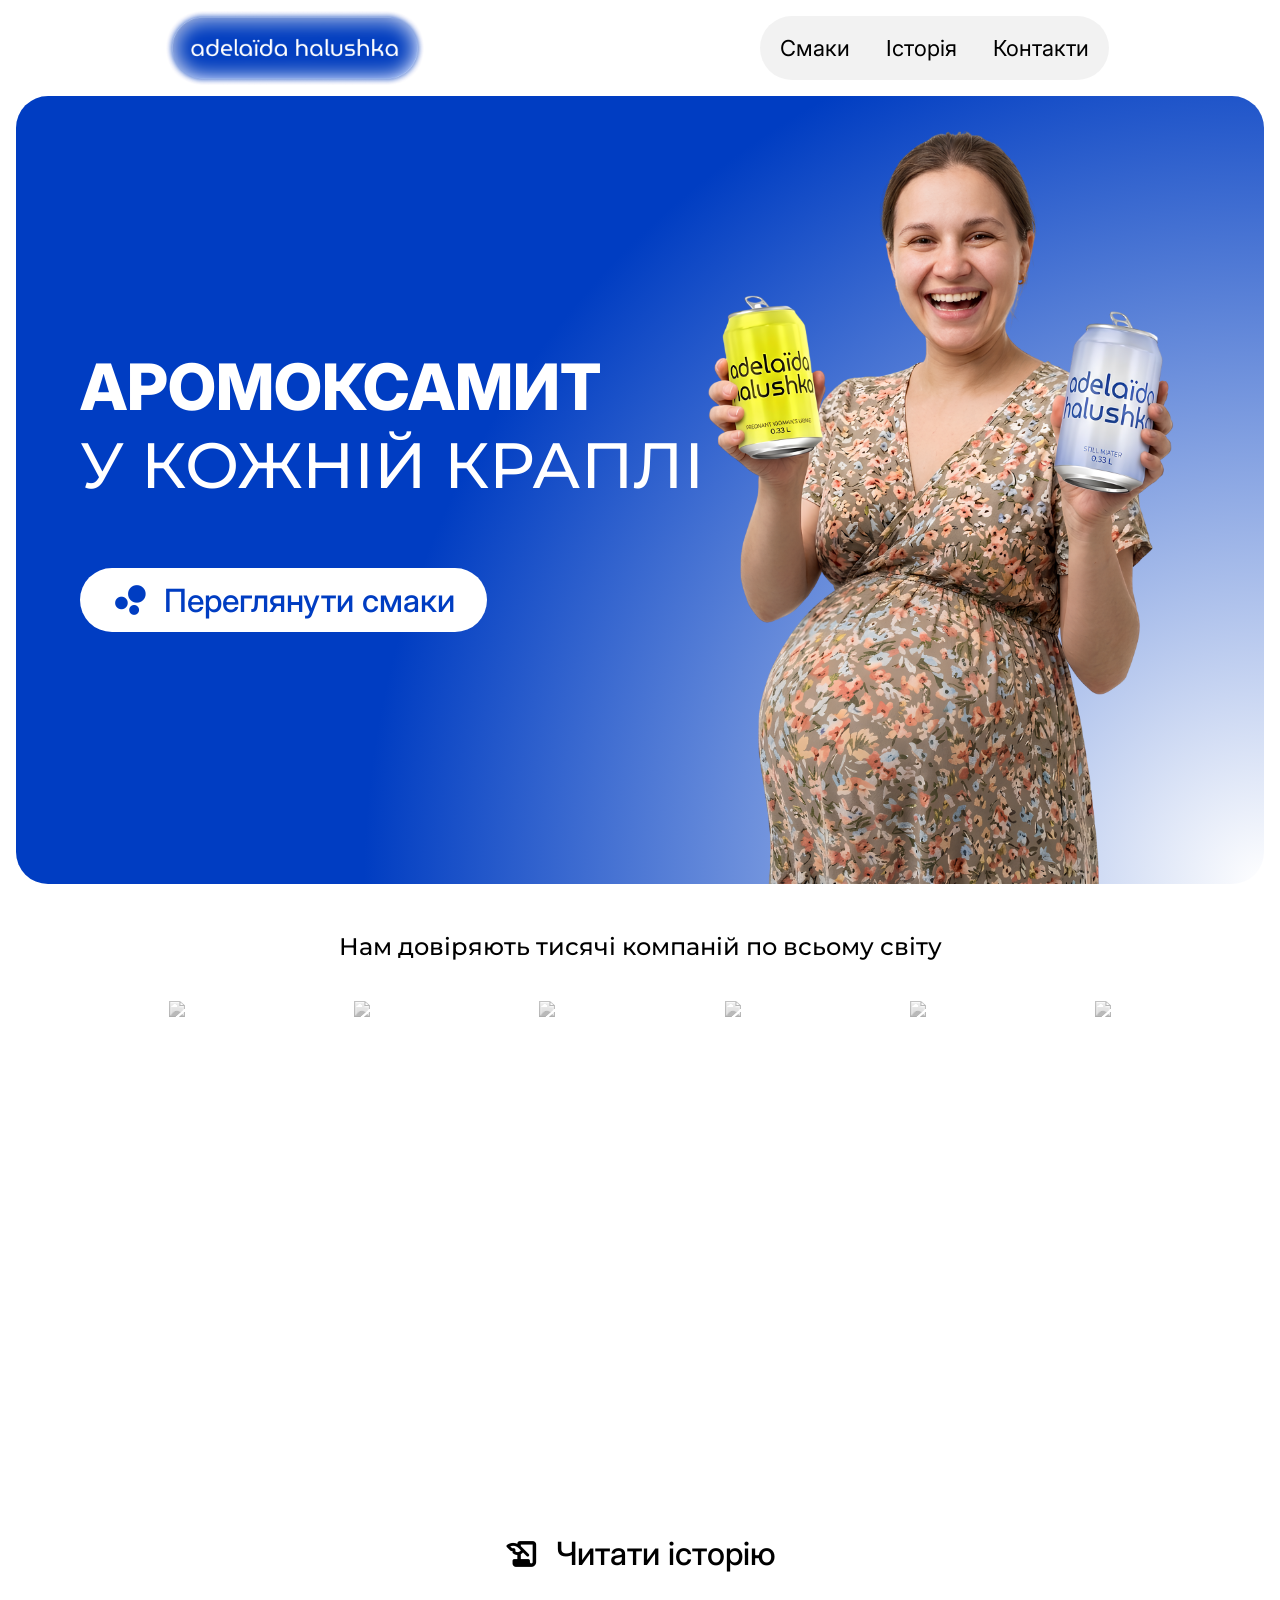
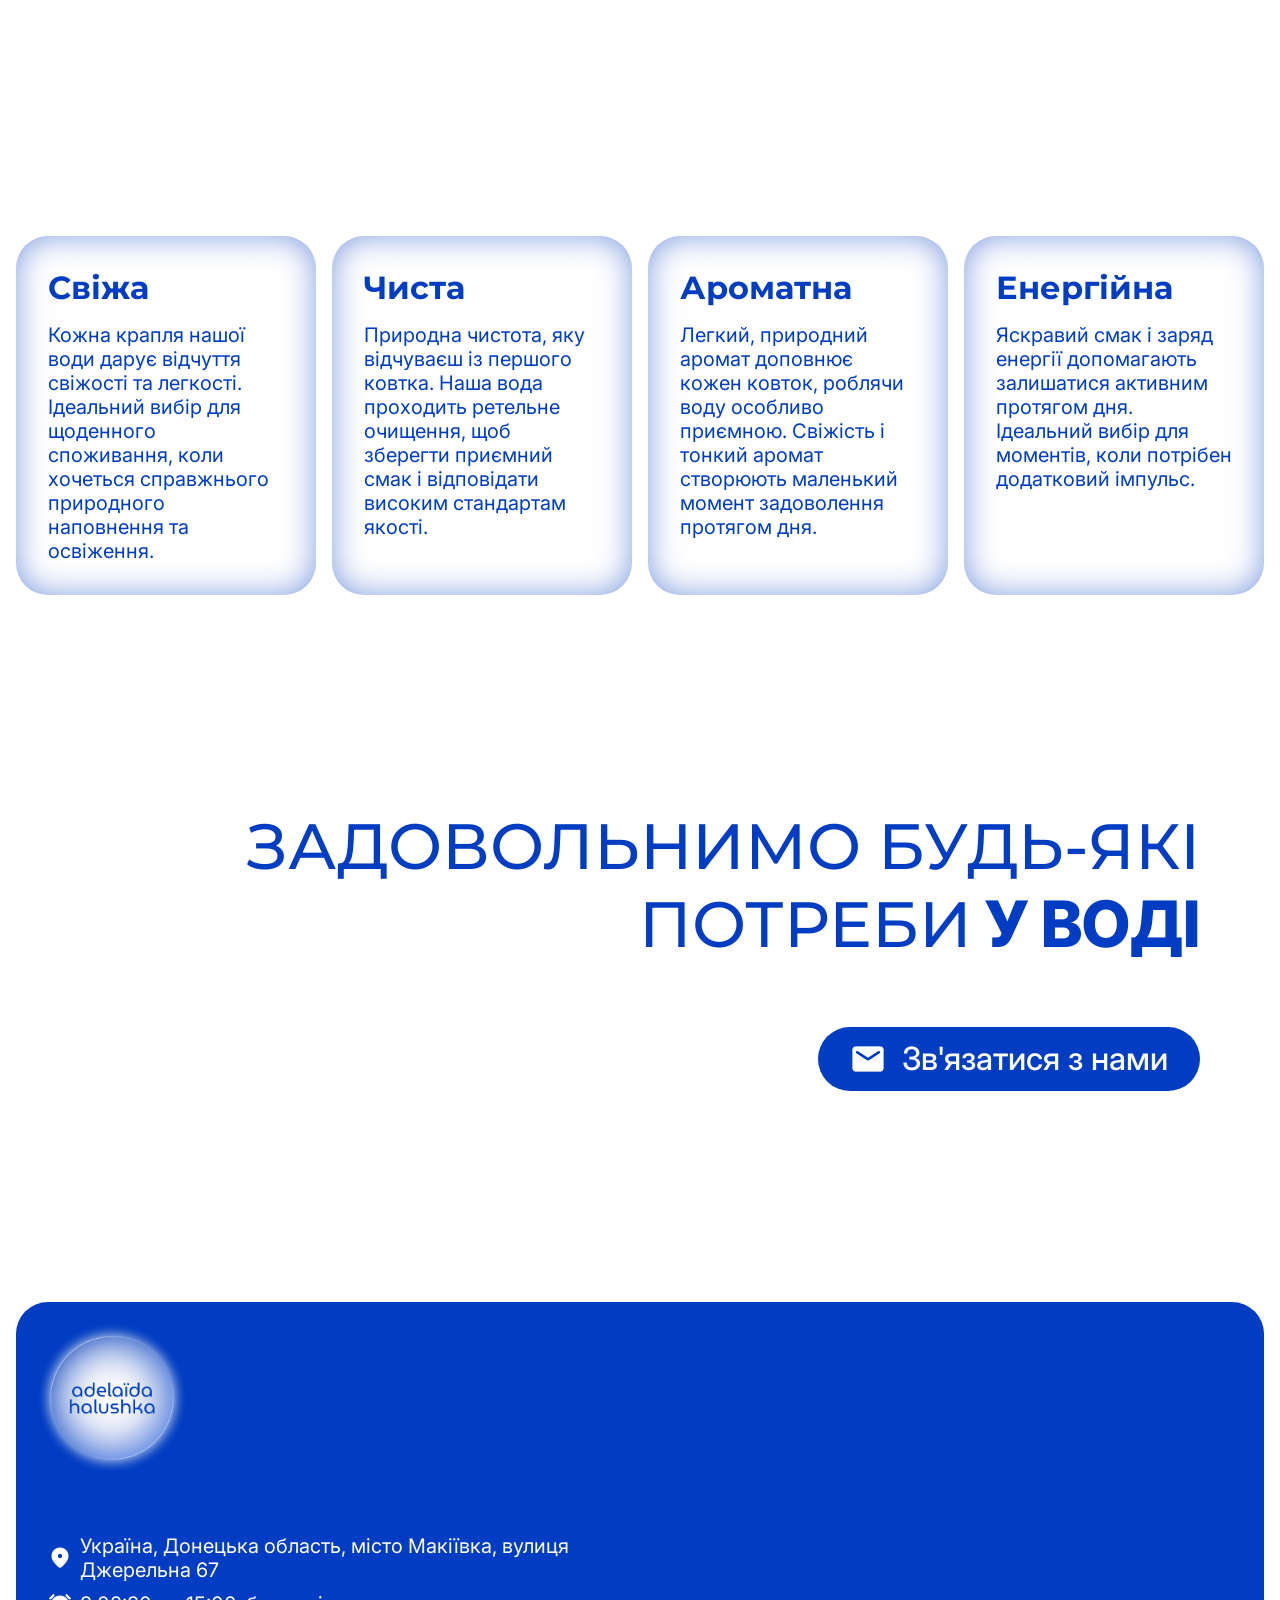
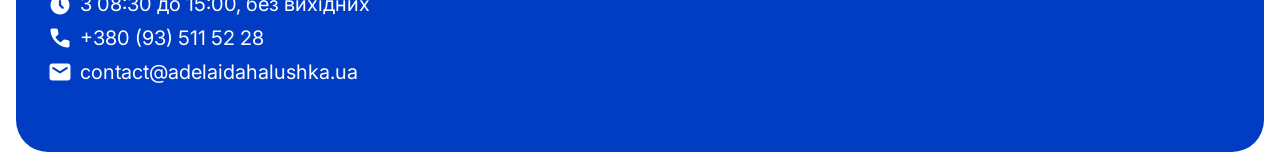
==== index.html @ 5dbeb17d "Add files via upload" ====
<!doctype html>
<html lang="en">
  <head>
    <meta charset="UTF-8" />
    <meta name="viewport" content="width=device-width, initial-scale=1.0" />
    <link
      rel="stylesheet"
      href="https://fonts.googleapis.com/css2?family=Material+Symbols+Rounded:opsz,wght,FILL,GRAD@20..48,100..700,0..1,-50..200"
    />
    <link rel="stylesheet" href="style.css" />
    <title>Adelaida Halushka</title>
  </head>
  <body>
    <header>
      <a href="/">
        <img src="./pictures/logo-wide.png" />
      </a>

      <nav>
        <a href="./flavors.html">Смаки</a>
        <a href="./story.html">Історія</a>
        <a href="./contact.html">Контакти</a>
      </nav>
    </header>

    <main>
      <section class="hero">
        <h1>
          <b>Аромоксамит</b><br />
          у кожній краплі
        </h1>

        <img class="pregnant" src="pictures/pregnant.png" />

        <a href="/flavors.html">
          <span class="material-symbols-rounded">bubble_chart</span>
          Переглянути смаки
        </a>
      </section>

      <div class="partners">
        <h2>Нам довіряють тисячі компаній по всьому світу</h2>
        <div class="logos">
          <img
            src="https://cdn.brandfetch.io/id0nhMfXTt/theme/dark/idxpVYsItL.svg?c=1dxbfHSJFAPEGdCLU4o5B"
          />
          <img src="https://015.org.ua/wp-content/uploads/2023/09/rcpod.png" />
          <img
            src="https://cdn.brandfetch.io/id20mQyGeY/theme/dark/symbol.svg?c=1dxbfHSJFAPEGdCLU4o5B"
          />
          <img
            src="https://cdn.brandfetch.io/id2S-kXbuK/theme/dark/symbol.svg?c=1dxbfHSJFAPEGdCLU4o5B"
          />
          <img
            src="https://upload.wikimedia.org/wikipedia/commons/c/c0/Badge_of_the_Israeli_Defense_Forces_2022_version.svg"
          />
          <img
            src="https://cdn.brandfetch.io/id6O2oGzv-/theme/dark/symbol.svg?c=1dxbfHSJFAPEGdCLU4o5B"
          />
        </div>
      </div>

      <section class="history">
        <h1>історія <b>нескореного</b> джерельця</h1>
        <a href="/story.html">
          <span class="material-symbols-rounded">history_edu</span>
          Читати історію
        </a>
      </section>

      <div class="features">
        <div class="feature">
          <h3>Свіжа</h3>
          <span>
            Кожна крапля нашої води дарує відчуття свіжості та легкості.
            Ідеальний вибір для щоденного споживання, коли хочеться справжнього
            природного наповнення та освіження.
          </span>
        </div>
        <div class="feature">
          <h3>Чиста</h3>
          <span>
            Природна чистота, яку відчуваєш із першого ковтка. Наша вода
            проходить ретельне очищення, щоб зберегти приємний смак і
            відповідати високим стандартам якості.
          </span>
        </div>
        <div class="feature">
          <h3>Ароматна</h3>
          <span>
            Легкий, природний аромат доповнює кожен ковток, роблячи воду
            особливо приємною. Свіжість і тонкий аромат створюють маленький
            момент задоволення протягом дня.
          </span>
        </div>
        <div class="feature">
          <h3>Енергійна</h3>
          <span>
            Яскравий смак і заряд енергії допомагають залишатися активним
            протягом дня. Ідеальний вибір для моментів, коли потрібен додатковий
            імпульс.
          </span>
        </div>
      </div>

      <section class="contact">
        <h1>Задовольнимо будь-які<br />потреби<b> у воді</b></h1>
        <a href="/contact.html">
          <span class="material-symbols-rounded">mail</span> Зв'язатися з нами
        </a>
      </section>
    </main>

    <footer>
      <div class="content">
        <img src="pictures/logo.png" />
        <div>
          <span class="item">
            <span class="material-symbols-rounded">place</span>
            Україна, Донецька область, місто Макіївка, вулиця Джерельна 67
          </span>
          <span class="item">
            <span class="material-symbols-rounded">alarm</span>
            З 08:30 до 15:00, без вихідних
          </span>
          <a href="tel:+380935115228" class="item">
            <span class="material-symbols-rounded">phone</span>
            +380 (93) 511 52 28
          </a>
          <a href="mailto:contact@adelaida.ua" class="item">
            <span class="material-symbols-rounded">mail</span>
            contact@adelaidahalushka.ua
          </a>
        </div>
        <span
          >«Аделаїда Галушка Корпорейшн» 1939 — 2026. Всі права захищено.</span
        >
      </div>

      <iframe
        src="https://www.google.com/maps/embed?pb=!1m18!1m12!1m3!1d23684.98657511773!2d29.88468988594985!3d46.25389544408264!2m3!1f0!2f0!3f0!3m2!1i1024!2i768!4f13.1!3m3!1m2!1s0x40c80d003ec36099%3A0xee7cecc94fa9ce61!2z0JzQsNC60LXQtdCy0YHQutC40Lkg0YDQvtC00L3QuNGH0L7Qug!5e0!3m2!1suk!2sua!4v1788976574482!5m2!1suk!2sua"
        style="border: 0"
        allowfullscreen=""
        loading="lazy"
        referrerpolicy="strict-origin-when-cross-origin"
        class="map"
      ></iframe>
    </footer>
  </body>
</html>
---- style.css ----
@import url("https://fonts.googleapis.com/css2?family=Inter:ital,opsz,wght@0,14..32,100..900;1,14..32,100..900&family=Montserrat:ital,wght@0,100..900;1,100..900&display=swap");

* {
  font-family: Inter;
  box-sizing: border-box;
}

.material-symbols-rounded {
  font-variation-settings:
    "FILL" 1,
    "wght" 600;
}

body {
  margin: 0;
  min-height: 100dvh;
  overflow-x: hidden;
}

header {
  position: sticky;
  top: 0;
  height: 96px;
  display: flex;
  justify-content: space-around;
  z-index: 100000;
}

header a img {
  height: 96px;
}

header nav {
  height: 64px;
  margin: 16px;
  padding: 4px;
  border-radius: 676767px;
  backdrop-filter: blur(32px);
  background: #e5e5e580;
  display: flex;
  gap: 4px;
}

header nav a {
  border-radius: 676767px;
  display: flex;
  align-items: center;
  padding: 0 16px;
  font-size: 22px;
  cursor: pointer;
  transition-duration: 0.2s;
  color: black;
  text-decoration: none;
  font-weight: 400;
}

header nav a:hover {
  background: #0000001a;
}

header nav a[data-active="true"] {
  background: #00000026;
}

h1 {
  font-family: Montserrat;
  text-transform: uppercase;
  font-size: 64px;
  font-weight: 500;
  margin: 0;
}

h1 b {
  font-weight: 800;
}

section h1 {
  color: white;
}

section a {
  width: fit-content;
  height: 64px;
  padding: 0 32px;
  border-radius: 32px;
  background: white;
  display: flex;
  align-items: center;
  gap: 16px;
  font-size: 32px;
  font-weight: 500;
  transition-duration: 0.2s;
  text-decoration: none;
}

section a:hover {
  opacity: 80%;
}

section a .material-symbols-rounded {
  font-size: 36px;
}

.hero {
  display: flex;
  flex-direction: column;
  justify-content: center;
  height: calc(100vh - 112px);
  padding: 64px;
  background: radial-gradient(
    circle at right bottom,
    #ffffff 0%,
    #003dc2 100vh
  );
  background-size: cover;
  gap: 64px;
  border-radius: 32px;
  margin: 16px;
  margin-top: 0;
}

.hero .pregnant {
  position: absolute;
  height: 90%;
  right: 64px;
  bottom: 16px;
}

.hero a {
  color: #003dc2;
}

.partners {
  width: 100%;
  padding: 32px 0;
  display: flex;
  flex-direction: column;
  align-items: center;
  gap: 40px;
}

.partners h2 {
  font-family: Montserrat;
  font-size: x-large;
  font-weight: 500;
  margin: 0;
}

.partners .logos {
  width: 100%;
  display: flex;
  justify-content: space-evenly;
}

.partners .logos img {
  height: 96px;
  filter: grayscale(1) opacity(0.65);
  transition-duration: 0.2s;
}

.partners .logos img:hover {
  filter: none;
}

.history {
  display: flex;
  flex-direction: column;
  align-items: center;
  justify-content: center;
  height: 75vh;
  background: url(https://images.unsplash.com/photo-1468657988500-aca2be09f4c6);
  background-size: cover;
  gap: 64px;
  border-radius: 32px;
  margin: 16px;
}

.history a {
  color: black;
}

.contact {
  display: flex;
  flex-direction: column;
  align-items: end;
  padding: 64px;
  justify-content: center;
  text-align: right;
  height: 75vh;
  background: url(https://images.unsplash.com/photo-1536514498073-50e69d39c6cf);
  background-size: cover;
  gap: 64px;
  border-radius: 32px;
  margin: 16px;
}

.contact h1 {
  color: #003dc2;
}

.contact a {
  background: #003dc2;
  color: white;
}

.features {
  display: grid;
  grid-template-columns: repeat(4, 1fr);
  padding: 0 16px;
  gap: 16px;
}

.feature {
  position: relative;
  display: flex;
  flex-direction: column;
  gap: 16px;
  padding: 32px;
  border-radius: 32px;
  font-size: 20px;
  box-shadow: inset 0 0 32px #003dc280;
  text-shadow: 0 0 16px white;
  color: #003dc2;
}

.feature h3 {
  font-family: Montserrat;
  margin: 0;
  font-size: 32px;
  font-weight: 700;
}

.flavors-hero {
  height: calc(100vh - 80px);
  background: linear-gradient(
    0deg,
    rgba(0, 61, 194, 1) 0%,
    rgba(255, 255, 255, 1) 75%
  );
  display: flex;
  flex-direction: column;
  align-items: center;
  justify-content: end;
  overflow: hidden;
}

.flavors-hero h1 {
  font-size: 64px;
  color: #003dc2;
  text-align: center;
}

.flavors-hero img {
  width: 60%;
  transform: translateY(30%);
}

.flavor {
  height: 100vh;
  overflow: hidden;
  display: flex;
  justify-content: space-between;
  padding: 96px;
}

.flavor .text {
  display: flex;
  flex-direction: column;
  justify-content: space-between;
}

.flavor .text .number {
  font-family: Montserrat;
  font-size: 128px;
  font-weight: 700;
}

.flavor .text .description {
  display: flex;
  flex-direction: column;
}

.flavor .text .description h3 {
  font-family: Montserrat;
  margin: 0;
  font-size: 96px;
  font-weight: 300;
}

.flavor .text .description h3 b {
  font-weight: 600;
}

.flavor .text .description p {
  margin: 0 8px;
  font-size: 32px;
  opacity: 75%;
}

.flavor .text .description a {
  color: inherit;
  font-size: 24px;
  border: 2px solid color-mix(currentColor 25%, transparent);
  border-radius: 676767px;
  text-decoration: none;
  margin: 8px;
  margin-top: 32px;
  width: fit-content;
  padding: 8px 16px;
  background: none;
  transition-duration: 0.2s;
}

.flavor .text .description a:hover {
  border-color: currentColor;
}

.flavor img {
  height: 120%;
  transform: translateY(15%);
}

.flavor:nth-child(odd) {
  flex-direction: row-reverse;
  text-align: right;
}

.flavor:nth-child(odd) .text .description {
  align-items: end;
}

.flavor.still {
  color: #003dc2;
}

.flavor.sparkling {
  background: #003dc2;
  color: white;
}

.flavor.energy {
  background: black;
  color: white;
}

.story-page {
  padding: 16px;
  display: flex;
  flex-direction: column;
  align-items: center;
  gap: 32px;
  color: #003dc2;
}

.story-page .story {
  display: grid;
  grid-template-columns: repeat(2, 1fr);
  gap: 32px;
  width: 70%;
}

.story-page .story span {
  font-size: 28px;
}

.story-page .story span:nth-child(odd) {
  text-align: right;
}

.story-page .story img {
  width: 100%;
  border-radius: 32px;
}

.contact-page {
  padding: 16px;
  display: flex;
  flex-direction: column;
  align-items: center;
  gap: 16px;
  color: #003dc2;
}

.contact-page form {
  padding: 16px;
  width: 900px;
  display: flex;
  flex-direction: column;
  gap: 16px;
  color: black;
}

.contact-page form label {
  display: flex;
  flex-direction: column;
  gap: 8px;
  font-size: 24px;
}

.contact-page form input,
.contact-page form select,
.contact-page form textarea {
  height: 64px;
  font-size: 24px;
  border-radius: 32px;
  border: none;
  resize: vertical;
  background: #003dc226;
  padding: 16px;
}

.contact-page form input:focus .contact-page form select:focus,
.contact-page form textarea:focus {
  outline: 3px solid #003dc2;
}

.contact-page form button {
  background: #003dc2;
  border: none;
  font-size: 24px;
  height: 64px;
  border-radius: 32px;
  color: white;
  font-weight: 500;
  cursor: pointer;
}

footer {
  height: 50vh;
  margin: 16px;
  border-radius: 32px;
  font-size: 20px;
  overflow: hidden;
  background: #003dc2;
  color: white;
  display: flex;
}

footer .content {
  width: 50%;
  display: flex;
  flex-direction: column;
  justify-content: space-between;
  gap: 8px;
}

footer .content img {
  height: 192px;
  width: fit-content;
}

footer .content div {
  display: flex;
  flex-direction: column;
  gap: 10px;
  padding: 32px;
}

footer .content div .item {
  display: flex;
  align-items: center;
  gap: 8px;
}

footer .content a {
  text-decoration: none;
  color: white;
}

footer .content > span {
  padding: 32px;
  opacity: 75%;
}

footer .map {
  width: 50%;
  margin: 0 !important;
}
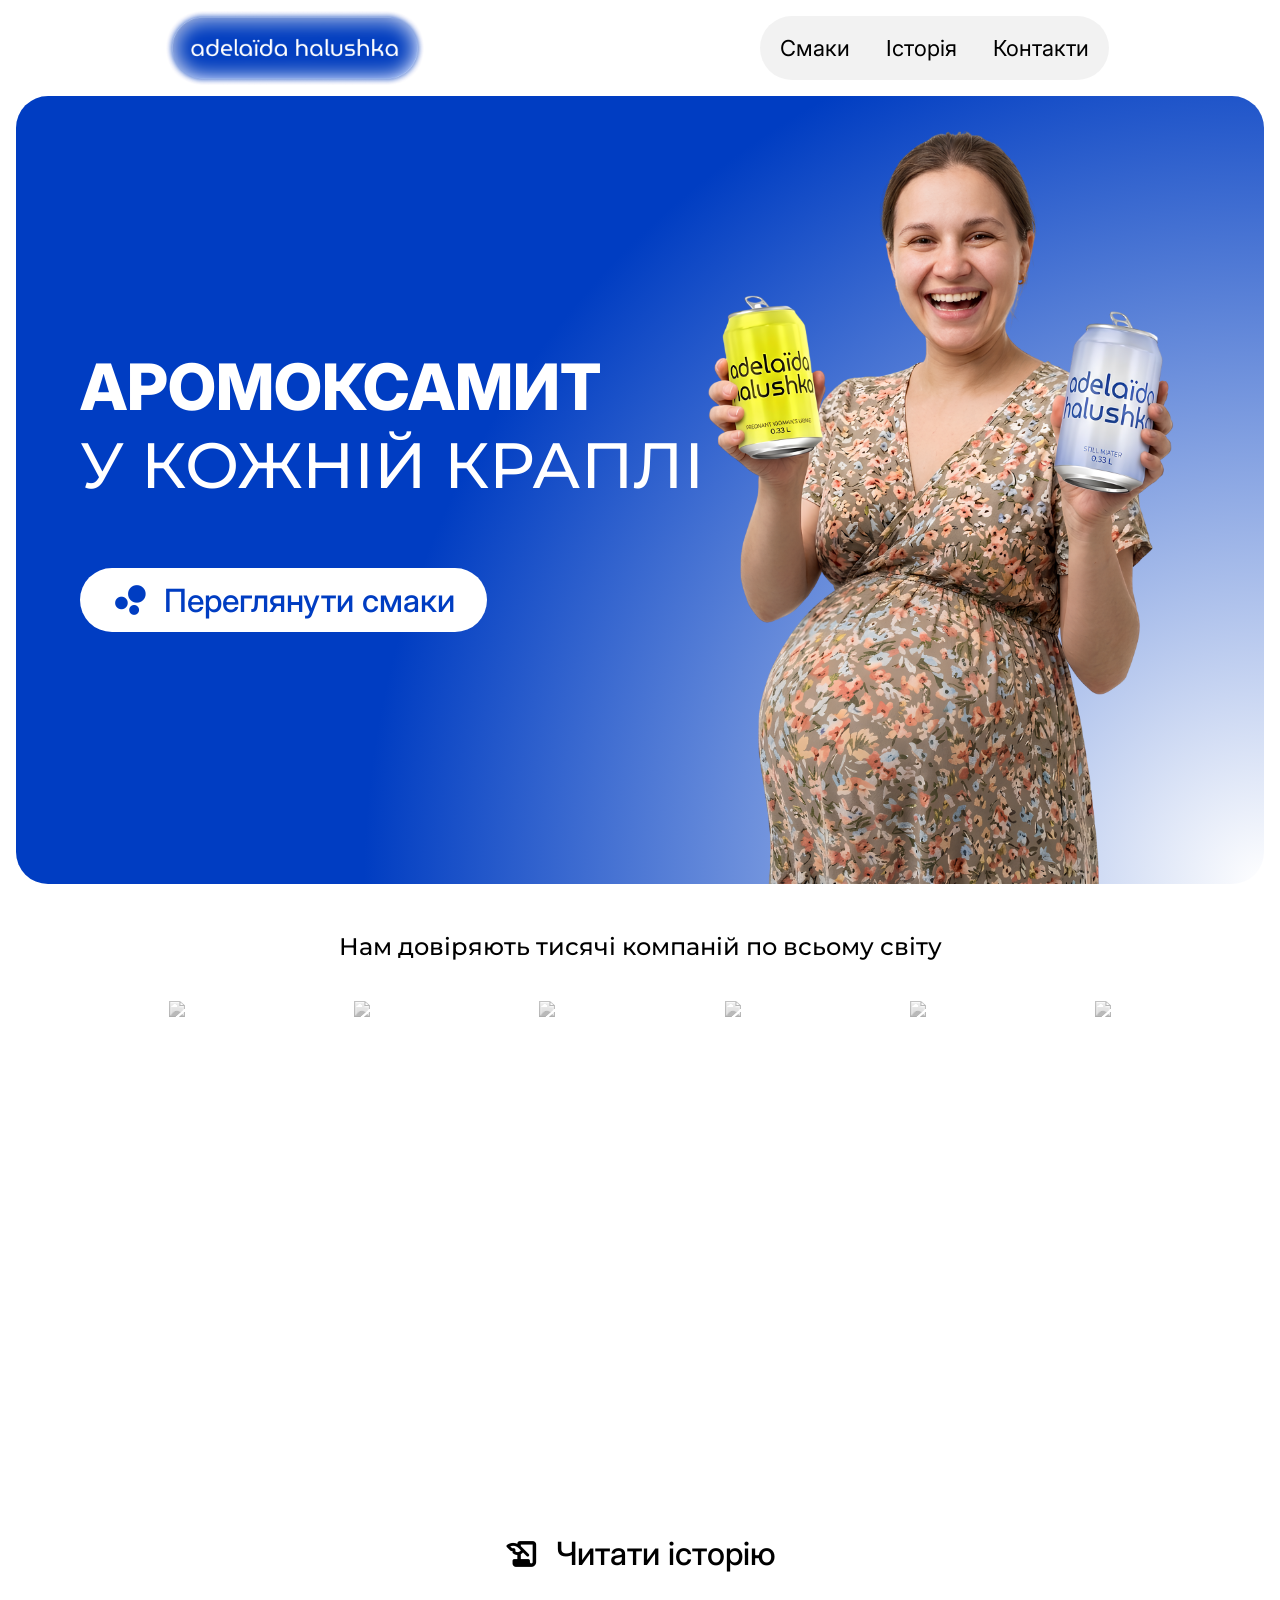
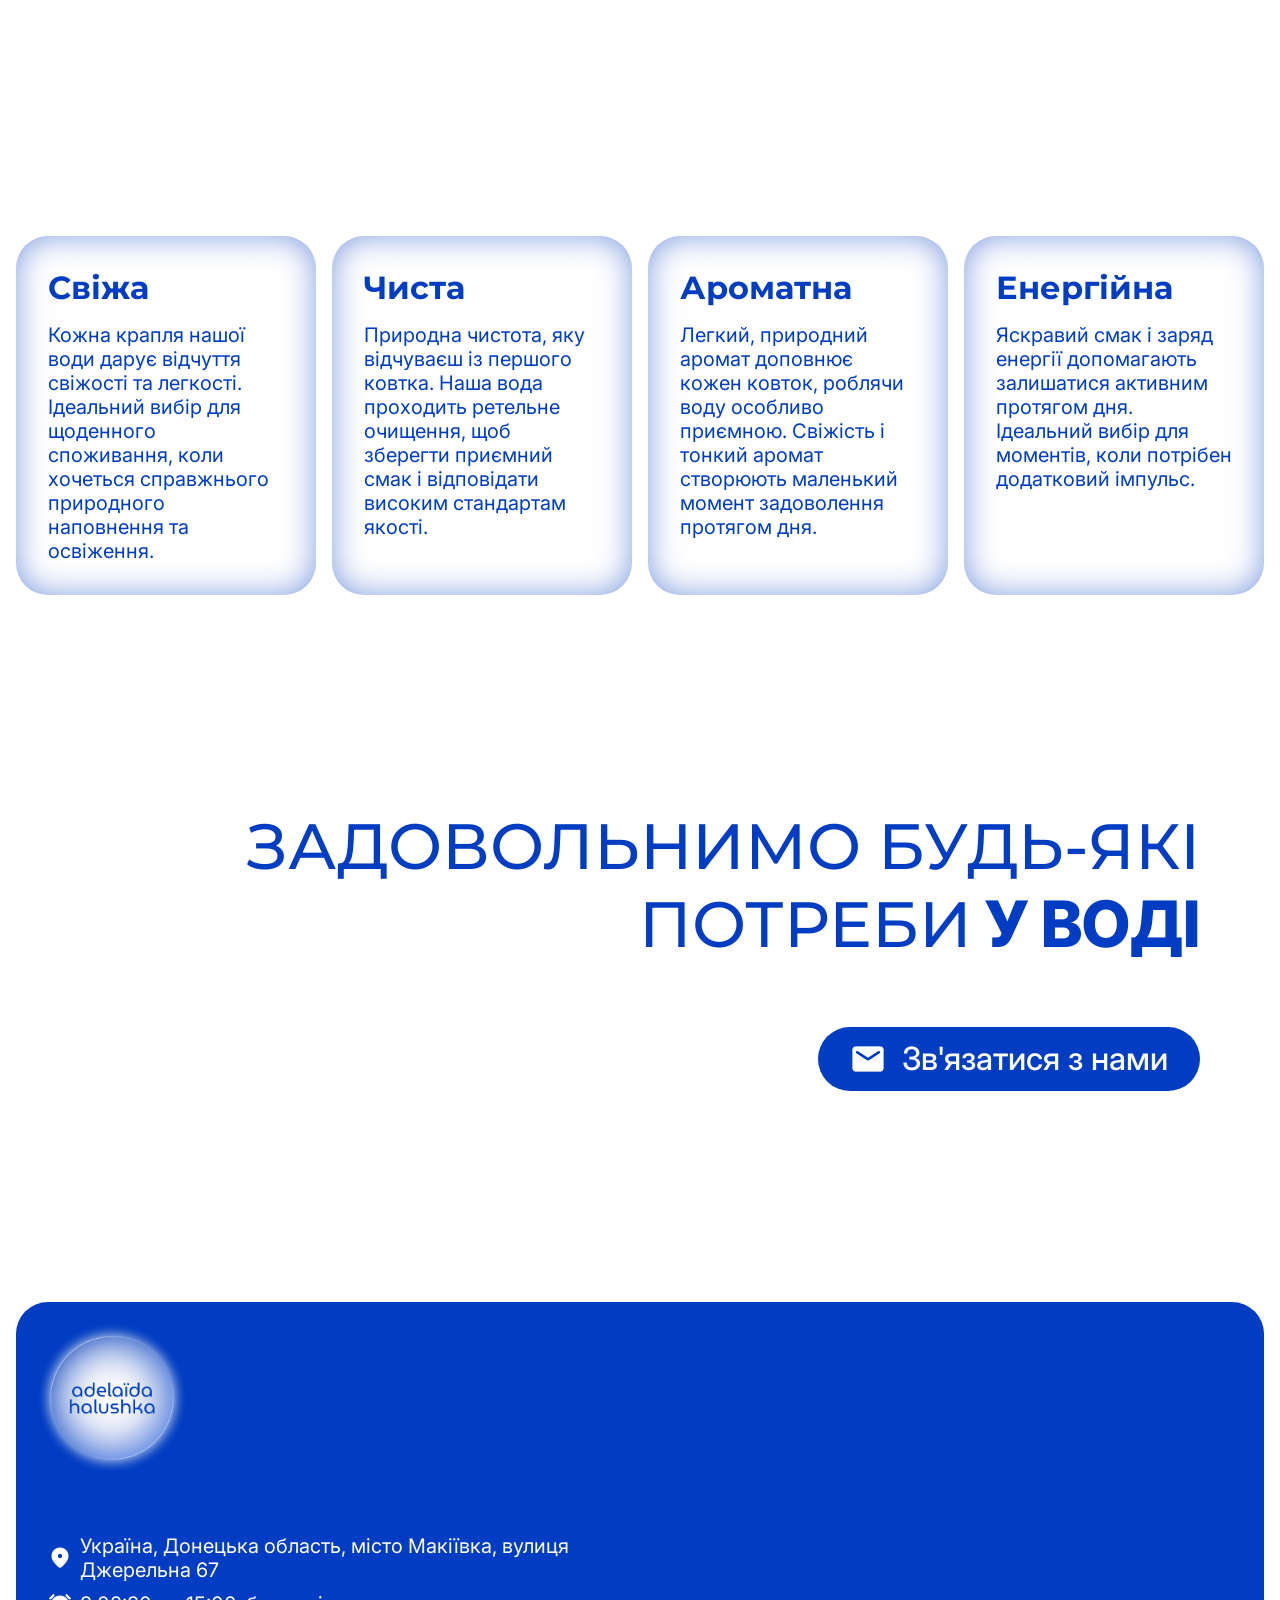
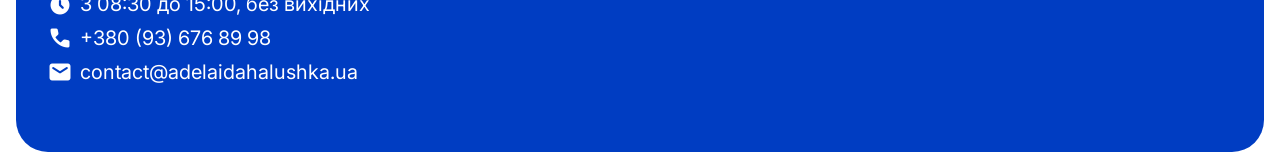
==== commit c9027225: "Update index.html" ====
--- a/index.html
+++ b/index.html
@@ -125,7 +125,7 @@
           </span>
           <a href="tel:+380935115228" class="item">
             <span class="material-symbols-rounded">phone</span>
-            +380 (93) 511 52 28
+            +380 (93) 676 89 98
           </a>
           <a href="mailto:contact@adelaida.ua" class="item">
             <span class="material-symbols-rounded">mail</span>
